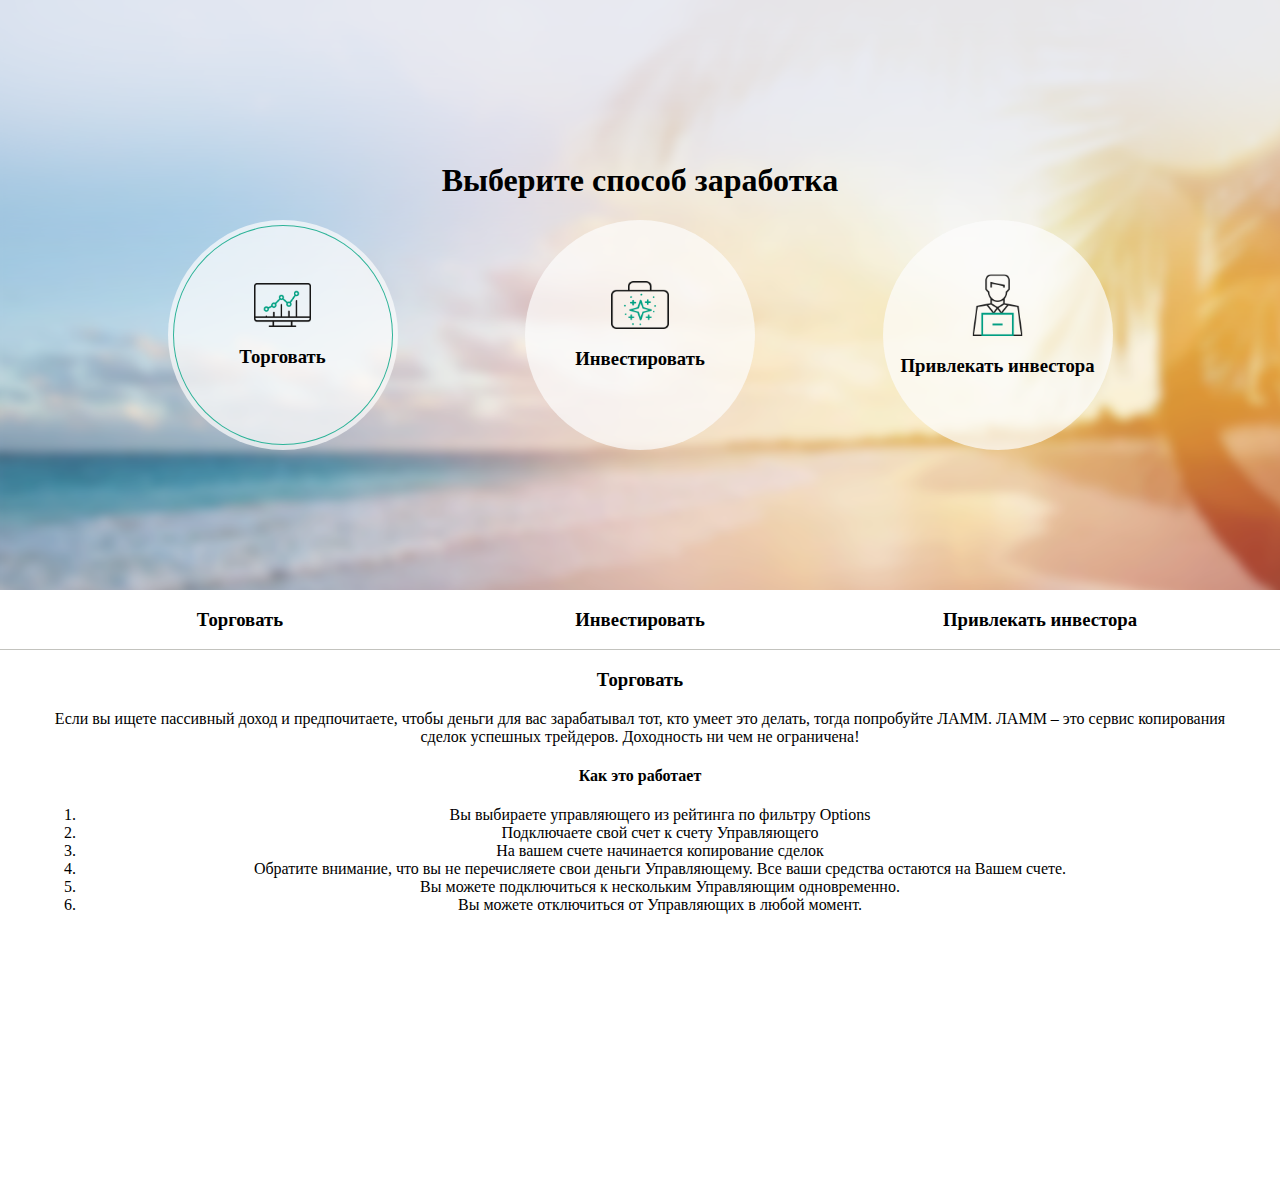
==== index.html @ 578ceb17 "created an html skeleton, doing styling" ====
<!DOCTYPE html>
<html lang="en">

<head>
    <meta charset="UTF-8">
    <meta name="viewport" content="width=device-width,initial-scale=1.0">
    <title>UpTrade</title>
    <link rel="stylesheet" href="./style.css">
</head>

<body>
    <div class="wrapper">
        <div class="header-wrapper">
            <header class="hero">
                <h1>Выберите способ заработка</h1>
                <div class="header-options">
                    <ul>
                        <li class="header-option active">
                            <img src="./assets/icons/icon_trade.svg" alt="computer icon" class="ico">
                            <h3>Торговать</h3>
                        </li>
                        <li class="header-option">
                            <img src="./assets/icons/icon_case.svg" alt="computer icon" class="ico">
                            <h3>Инвестировать</h3>
                        </li>
                        <li class="header-option">
                            <img src="./assets/icons/icon_man.svg" alt="computer icon" class="ico">
                            <h3>Привлекать инвестора</h3>
                        </li>
                    </ul>
                </div>
            </header>
        </div>


        <div class="main-wrapper">
            <div class="buttons-wrapper">
                <div>
                    <div class="button active" onclick="openCity('London')">
                        <h3>Торговать</h3>
                    </div>
                    <div class="button" onclick="openCity('Paris')">
                        <h3>Инвестировать</h3>
                    </div>
                    <div class="button" onclick="openCity('Tokyo')">
                        <h3>Привлекать инвестора</h3>
                    </div>
                </div>
            </div>
            <section class="main">
                <div id="London" class="city">
                    <h3>Торговать</h3>
                    <p>Если вы ищете пассивный доход и предпочитаете, чтобы деньги для вас зарабатывал тот, кто
                        умеет это делать, тогда попробуйте ЛАММ. ЛАММ – это сервис копирования сделок успешных
                        трейдеров. Доходность ни чем не ограничена!</p>
                    <h4>Как это работает</h4>
                    <ol>
                        <li>Вы выбираете управляющего из рейтинга по фильтру Options</li>
                        <li>Подключаете свой счет к счету Управляющего</li>
                        <li>На вашем счете начинается копирование сделок</li>
                        <li>Обратите внимание, что вы не перечисляете свои деньги Управляющему. Все ваши средства
                            остаются на Вашем счете.</li>
                        <li>Вы можете подключиться к нескольким Управляющим одновременно.</li>
                        <li>Вы можете отключиться от Управляющих в любой момент.</li>
                    </ol>
                </div>

                <div id="Paris" class="city" style="display:none">
                    <h3>Инвестировать</h3>
                    <p>Lorem ipsum dolor sit amet consectetur adipisicing elit. Nesciunt fugiat magnam cupiditate
                        incidunt architecto nemo, ullam minima tempore, sequi odit asperiores obcaecati. Qui ratione
                        ut
                        velit laudantium alias eos labore.</p>
                    <h4>Как это работает</h4>
                    <ol>
                        <li>Вы выбираете управляющего из рейтинга по фильтру Options</li>
                        <li>Подключаете свой счет к счету Управляющего</li>
                        <li>На вашем счете начинается копирование сделок</li>
                        <li>Обратите внимание, что вы не перечисляете свои деньги Управляющему. Все ваши средства
                            остаются на Вашем счете.</li>
                        <li>Вы можете подключиться к нескольким Управляющим одновременно.</li>
                        <li>Вы можете отключиться от Управляющих в любой момент.</li>
                    </ol>
                </div>

                <div id="Tokyo" class="city" style="display:none">
                    <h3>Привлекать инвестора</h3>
                    <p>Lorem ipsum dolor sit amet consectetur, adipisicing elit. Cupiditate, iure at molestias culpa
                        eum
                        ratione! Mollitia fugiat neque eligendi nihil, enim molestiae modi amet ex ut eum asperiores
                        reprehenderit ipsum!Ratione modi voluptates enim, eum placeat repellendus ipsam non
                        reprehenderit vero! Repellendus velit minima veniam nostrum nemo tempore quidem. Natus quam
                        tempora vitae, voluptatum quis ut itaque voluptatibus provident? Nostrum?</p>
                    <h4>Как это работает</h4>
                    <ol>
                        <li>Вы выбираете управляющего из рейтинга по фильтру Options</li>
                        <li>Подключаете свой счет к счету Управляющего</li>
                        <li>На вашем счете начинается копирование сделок</li>
                        <li>Обратите внимание, что вы не перечисляете свои деньги Управляющему. Все ваши средства
                            остаются на Вашем счете.</li>
                        <li>Вы можете подключиться к нескольким Управляющим одновременно.</li>
                        <li>Вы можете отключиться от Управляющих в любой момент.</li>
                    </ol>
                </div>
            </section>
        </div>
    </div>
    <script src="script.js"></script>
</body>

</html>
---- style.css ----
/* fonts adding */
@font-face {
  font-family: Regular;
  src: url("assets/fonts/PFDinTextCompPro-Regular.ttf") format("opentype");
}

@font-face {
  font-family: Light;
  src: url("assets/fonts/PFDinTextCompPro-Light.ttf") format("opentype");
}

@font-face {
  font-family: Medium;
  src: url("assets/fonts/PFDinTextCompPro-Medium.ttf") format("opentype");
}

/* general styling */
*,
::before,
::after {
  box-sizing: border-box;
}

html {
  scroll-behavior: smooth;
  text-align: center;
  height: 100%;
}

body, html {
  margin: 0;
  padding: 0;
}

ul {
  list-style-type: none;
  margin: 0;
  padding: 0;
}

.wrapper {
  min-height: 100vh;
  /* max-width: 1200px; */
}

/* header */
.header-wrapper {
  background: url(./assets/bg.svg);
  background-size: cover;
  /* min-height: 100vh; */
  height: 590px;
  display: flex;
  flex-direction: column;
  align-items: center;
}

header {
  margin:  auto;
  width: 100%;
  max-width: 1200px;
}

.header-options ul {
  display: flex;
  justify-content: center;
  flex-direction: row;
  justify-content: space-evenly;
}

.header-option {
  display: flex;
  flex-direction: column;
  justify-content: center;
  align-items: center;
  background-color: rgba(252, 252, 252, 0.712);
  border-radius: 50%;
  width: 230px;
  height: 230px;
  cursor: pointer;
  border: 5px solid transparent;
}

.header-option.active {
  box-shadow: inset 0 0 0 1px #2eb398;
}

.ico {
  max-width: 26%;
  max-height: 28%;
}

/* section_main */
.main-wrapper {
    background: url(./assets/bg4.svg);
    background-size: cover;
    /* background-position: bottom right; */
    /* height: 100vh; */
    
    height: 590px;
}

.buttons-wrapper {
  border-bottom: 1px solid #c3c3be;

}

.buttons-wrapper div {
  display: flex;
  flex-direction: row;
  justify-content: space-evenly;
  max-width: 1200px;
  margin: auto;
}

.main {
  margin:  auto;
    width: 100%;
    max-width: 1200px;
}


.button {
  width: 230px;
  margin: 1rem;
  cursor: pointer;
}

.button .active {
  border-bottom: 2px solid #2eb398;
}
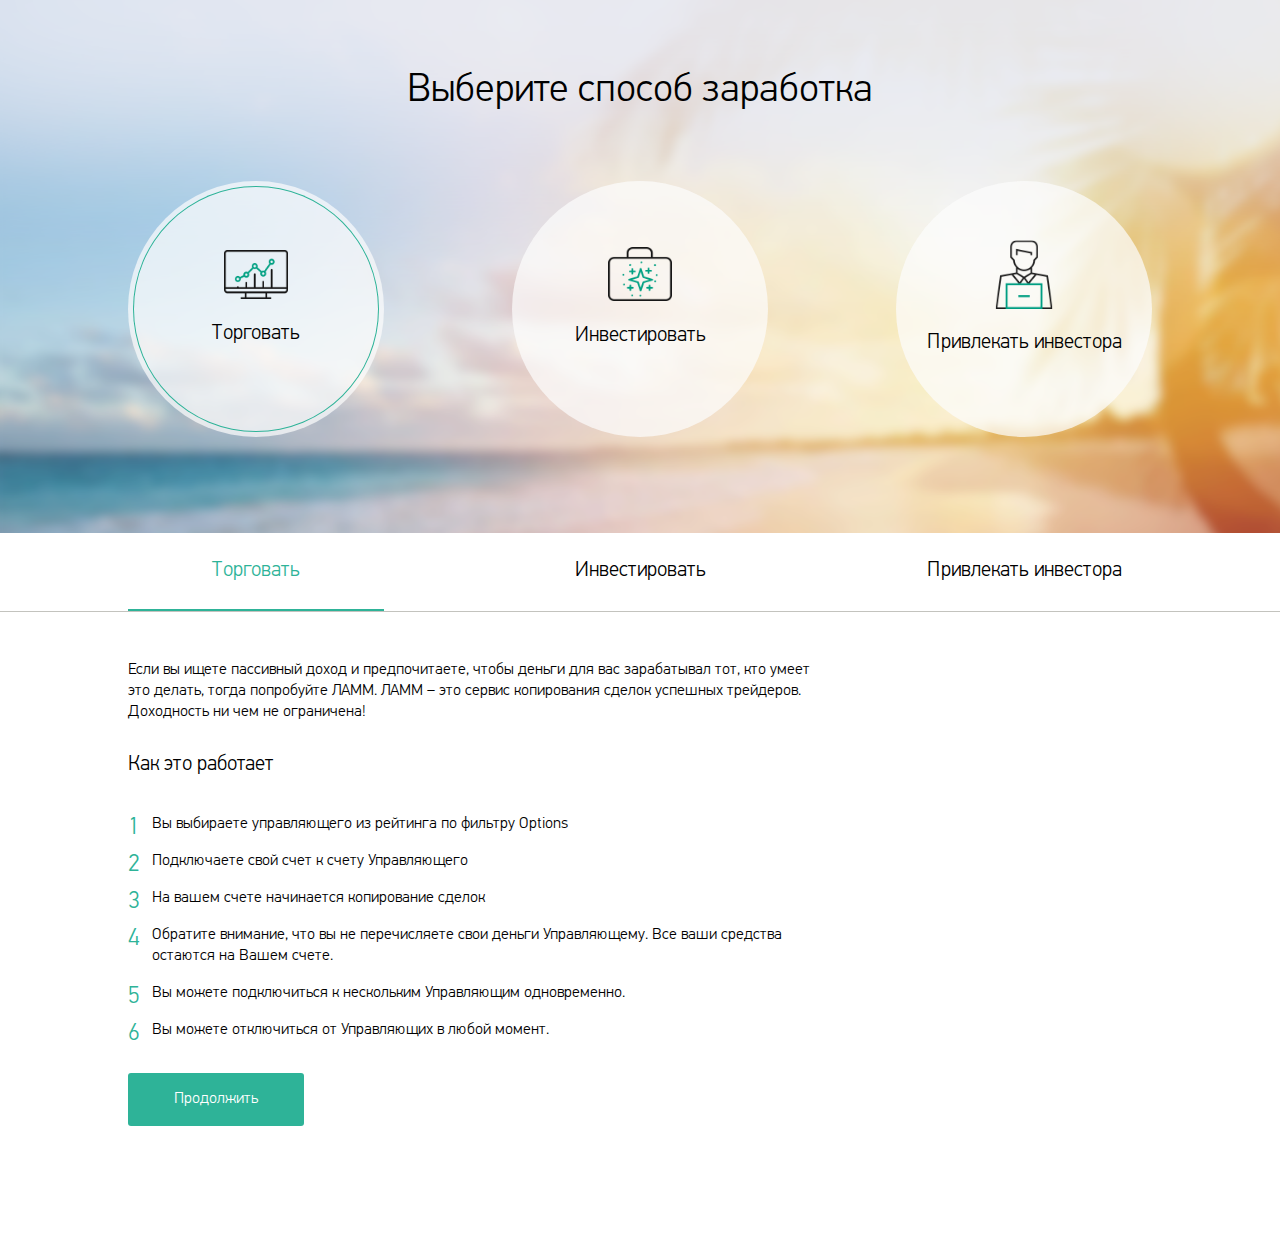
==== commit 0bb2e428: "made all the styling except mobile version" ====
--- a/index.html
+++ b/index.html
@@ -6,105 +6,106 @@
     <meta name="viewport" content="width=device-width,initial-scale=1.0">
     <title>UpTrade</title>
     <link rel="stylesheet" href="./style.css">
+    <link rel="stylesheet" href="./assets/fonts/PFDinTextCompPro-Regular.ttf">
 </head>
 
 <body>
-    <div class="wrapper">
-        <div class="header-wrapper">
-            <header class="hero">
-                <h1>Выберите способ заработка</h1>
-                <div class="header-options">
-                    <ul>
-                        <li class="header-option active">
-                            <img src="./assets/icons/icon_trade.svg" alt="computer icon" class="ico">
-                            <h3>Торговать</h3>
-                        </li>
-                        <li class="header-option">
-                            <img src="./assets/icons/icon_case.svg" alt="computer icon" class="ico">
-                            <h3>Инвестировать</h3>
-                        </li>
-                        <li class="header-option">
-                            <img src="./assets/icons/icon_man.svg" alt="computer icon" class="ico">
-                            <h3>Привлекать инвестора</h3>
-                        </li>
-                    </ul>
-                </div>
-            </header>
+    <header>
+        <div class="header-content-wrapper">
+            <h1>Выберите способ заработка</h1>
+            <!-- <div class="header-options"> -->
+            <ul>
+                <li class="header-option active">
+                    <img src="./assets/icons/icon_trade.svg" alt="computer icon" class="ico">
+                    <h3>Торговать</h3>
+                </li>
+                <li class="header-option">
+                    <img src="./assets/icons/icon_case.svg" alt="computer icon" class="ico">
+                    <h3>Инвестировать</h3>
+                </li>
+                <li class="header-option">
+                    <img src="./assets/icons/icon_man.svg" alt="computer icon" class="ico">
+                    <h3>Привлекать инвестора</h3>
+                </li>
+            </ul>
+            <!-- </div> -->
         </div>
+    </header>
 
 
-        <div class="main-wrapper">
-            <div class="buttons-wrapper">
-                <div>
-                    <div class="button active" onclick="openCity('London')">
-                        <h3>Торговать</h3>
-                    </div>
-                    <div class="button" onclick="openCity('Paris')">
-                        <h3>Инвестировать</h3>
-                    </div>
-                    <div class="button" onclick="openCity('Tokyo')">
-                        <h3>Привлекать инвестора</h3>
-                    </div>
+    <main>
+        <div class="nav-wrapper">
+            <nav>
+                <div class="nav-button active2">
+                    <h3>Торговать</h3>
                 </div>
+                <div class="nav-button">
+                    <h3>Инвестировать</h3>
+                </div>
+                <div class="nav-button">
+                    <h3>Привлекать инвестора</h3>
+                </div>
+            </nav>
+        </div>
+        <section class="main-content">
+            <div id="trade" class="content-option">
+                <p>Если вы ищете пассивный доход и предпочитаете, чтобы деньги для вас зарабатывал тот, кто
+                    умеет это делать, тогда попробуйте ЛАММ. ЛАММ – это сервис копирования сделок успешных
+                    трейдеров. Доходность ни чем не ограничена!</p>
+                <h4>Как это работает</h4>
+                <ul>
+                    <li class="main-item">Вы выбираете управляющего из рейтинга по фильтру Options</li>
+                    <li class="main-item">Подключаете свой счет к счету Управляющего</li>
+                    <li class="main-item">На вашем счете начинается копирование сделок</li>
+                    <li class="main-item">Обратите внимание, что вы не перечисляете свои деньги Управляющему. Все
+                        ваши средства
+                        остаются на Вашем счете.</li>
+                    <li class="main-item">Вы можете подключиться к нескольким Управляющим одновременно.</li>
+                    <li class="main-item">Вы можете отключиться от Управляющих в любой момент.</li>
+                </ul>
             </div>
-            <section class="main">
-                <div id="London" class="city">
-                    <h3>Торговать</h3>
-                    <p>Если вы ищете пассивный доход и предпочитаете, чтобы деньги для вас зарабатывал тот, кто
-                        умеет это делать, тогда попробуйте ЛАММ. ЛАММ – это сервис копирования сделок успешных
-                        трейдеров. Доходность ни чем не ограничена!</p>
-                    <h4>Как это работает</h4>
-                    <ol>
-                        <li>Вы выбираете управляющего из рейтинга по фильтру Options</li>
-                        <li>Подключаете свой счет к счету Управляющего</li>
-                        <li>На вашем счете начинается копирование сделок</li>
-                        <li>Обратите внимание, что вы не перечисляете свои деньги Управляющему. Все ваши средства
-                            остаются на Вашем счете.</li>
-                        <li>Вы можете подключиться к нескольким Управляющим одновременно.</li>
-                        <li>Вы можете отключиться от Управляющих в любой момент.</li>
-                    </ol>
-                </div>
 
-                <div id="Paris" class="city" style="display:none">
-                    <h3>Инвестировать</h3>
-                    <p>Lorem ipsum dolor sit amet consectetur adipisicing elit. Nesciunt fugiat magnam cupiditate
-                        incidunt architecto nemo, ullam minima tempore, sequi odit asperiores obcaecati. Qui ratione
-                        ut
-                        velit laudantium alias eos labore.</p>
-                    <h4>Как это работает</h4>
-                    <ol>
-                        <li>Вы выбираете управляющего из рейтинга по фильтру Options</li>
-                        <li>Подключаете свой счет к счету Управляющего</li>
-                        <li>На вашем счете начинается копирование сделок</li>
-                        <li>Обратите внимание, что вы не перечисляете свои деньги Управляющему. Все ваши средства
-                            остаются на Вашем счете.</li>
-                        <li>Вы можете подключиться к нескольким Управляющим одновременно.</li>
-                        <li>Вы можете отключиться от Управляющих в любой момент.</li>
-                    </ol>
-                </div>
+            <div id="invest" class="content-option" style="display:none">
+                <p>Lorem ipsum dolor sit amet consectetur adipisicing elit. Nesciunt fugiat magnam cupiditate
+                    incidunt architecto nemo, ullam minima tempore, sequi odit asperiores obcaecati. Qui ratione
+                    ut
+                    velit laudantium alias eos labore.</p>
+                <h4>Как это работает</h4>
+                <ul>
+                    <li class="main-item">Вы выбираете управляющего из рейтинга по фильтру Options</li>
+                    <li class="main-item">Подключаете свой счет к счету Управляющего</li>
+                    <li class="main-item">На вашем счете начинается копирование сделок</li>
+                    <li class="main-item">Обратите внимание, что вы не перечисляете свои деньги Управляющему. Все
+                        ваши средства
+                        остаются на Вашем счете.</li>
+                    <li class="main-item">Вы можете подключиться к нескольким Управляющим одновременно.</li>
+                </ul>
+            </div>
 
-                <div id="Tokyo" class="city" style="display:none">
-                    <h3>Привлекать инвестора</h3>
-                    <p>Lorem ipsum dolor sit amet consectetur, adipisicing elit. Cupiditate, iure at molestias culpa
-                        eum
-                        ratione! Mollitia fugiat neque eligendi nihil, enim molestiae modi amet ex ut eum asperiores
-                        reprehenderit ipsum!Ratione modi voluptates enim, eum placeat repellendus ipsam non
-                        reprehenderit vero! Repellendus velit minima veniam nostrum nemo tempore quidem. Natus quam
-                        tempora vitae, voluptatum quis ut itaque voluptatibus provident? Nostrum?</p>
-                    <h4>Как это работает</h4>
-                    <ol>
-                        <li>Вы выбираете управляющего из рейтинга по фильтру Options</li>
-                        <li>Подключаете свой счет к счету Управляющего</li>
-                        <li>На вашем счете начинается копирование сделок</li>
-                        <li>Обратите внимание, что вы не перечисляете свои деньги Управляющему. Все ваши средства
-                            остаются на Вашем счете.</li>
-                        <li>Вы можете подключиться к нескольким Управляющим одновременно.</li>
-                        <li>Вы можете отключиться от Управляющих в любой момент.</li>
-                    </ol>
-                </div>
-            </section>
-        </div>
-    </div>
+            <div id="attract" class="content-option" style="display:none">
+                <p>Lorem ipsum dolor sit amet consectetur, adipisicing elit. Cupiditate, iure at molestias culpa
+                    eum
+                    ratione! Mollitia fugiat neque eligendi nihil, enim molestiae modi amet ex ut eum asperiores
+                    reprehenderit ipsum!Ratione modi voluptates enim, eum placeat repellendus ipsam non
+                    reprehenderit vero! Repellendus velit minima veniam nostrum nemo tempore quidem. Natus quam
+                    tempora vitae, voluptatum quis ut itaque voluptatibus provident? Nostrum?</p>
+                <h4>Как это работает</h4>
+                <ul>
+                    <li class="main-item">Вы выбираете управляющего из рейтинга по фильтру Options</li>
+                    <li class="main-item">Подключаете свой счет к счету Управляющего</li>
+                    <li class="main-item">На вашем счете начинается копирование сделок</li>
+                    <li class="main-item">Обратите внимание, что вы не перечисляете свои деньги Управляющему. Все
+                        ваши средства
+                        остаются на Вашем счете.</li>
+                    <li class="main-item">Вы можете подключиться к нескольким Управляющим одновременно.</li>
+                    <li class="main-item">Вы можете отключиться от Управляющих в любой момент.</li>
+                    <li class="main-item">Вы можете отключиться от Управляющих в любой момент.</li>
+
+                </ul>
+            </div>
+            <button class="cta">Продолжить</button>
+        </section>
+    </main>
     <script src="script.js"></script>
 </body>
 
--- a/style.css
+++ b/style.css
@@ -1,12 +1,12 @@
 /* fonts adding */
 @font-face {
   font-family: Regular;
-  src: url("assets/fonts/PFDinTextCompPro-Regular.ttf") format("opentype");
+  src: url("./assets/fonts/PFDinTextPro-Regular.ttf") format("opentype");
 }
 
 @font-face {
   font-family: Light;
-  src: url("assets/fonts/PFDinTextCompPro-Light.ttf") format("opentype");
+  src: url("assets/fonts/PFDinTextUniversal-Light.ttf") format("opentype");
 }
 
 @font-face {
@@ -23,8 +23,9 @@
 
 html {
   scroll-behavior: smooth;
-  text-align: center;
   height: 100%;
+  font-family: Light, sans-serif;
+
 }
 
 body, html {
@@ -38,33 +39,42 @@
   padding: 0;
 }
 
-.wrapper {
+h1, h3, h4 {
+  font-weight: 400;
+  font-size: 1.3rem;
+}
+
+/* .wrapper {
   min-height: 100vh;
-  /* max-width: 1200px; */
-}
+} */
 
 /* header */
-.header-wrapper {
+header {
   background: url(./assets/bg.svg);
   background-size: cover;
   /* min-height: 100vh; */
-  height: 590px;
+  /* height: 590px; */
   display: flex;
   flex-direction: column;
   align-items: center;
-}
-
-header {
-  margin:  auto;
+  text-align: center;
+  padding-bottom: 6rem;
+}
+
+.header-content-wrapper {
+  margin: auto 0;
   width: 100%;
+}
+
+h1 {
+  margin: 4rem 0;
+  font-size: 2.5rem;
+}
+
+.header-content-wrapper ul {
+  display: flex;
+  justify-content: space-between;
   max-width: 1200px;
-}
-
-.header-options ul {
-  display: flex;
-  justify-content: center;
-  flex-direction: row;
-  justify-content: space-evenly;
 }
 
 .header-option {
@@ -74,8 +84,10 @@
   align-items: center;
   background-color: rgba(252, 252, 252, 0.712);
   border-radius: 50%;
-  width: 230px;
-  height: 230px;
+  width: 20vw;
+  height: 20vw;
+  max-width: 370px;
+  max-height: 370px;
   cursor: pointer;
   border: 5px solid transparent;
 }
@@ -85,46 +97,109 @@
 }
 
 .ico {
+  display: block;
   max-width: 26%;
   max-height: 28%;
 }
 
 /* section_main */
-.main-wrapper {
+main {
     background: url(./assets/bg4.svg);
     background-size: cover;
-    /* background-position: bottom right; */
-    /* height: 100vh; */
-    
-    height: 590px;
-}
-
-.buttons-wrapper {
+    /* height: 590px; */
+    padding-bottom: 8rem;
+}
+
+.nav-wrapper {
   border-bottom: 1px solid #c3c3be;
-
-}
-
-.buttons-wrapper div {
-  display: flex;
-  flex-direction: row;
-  justify-content: space-evenly;
+  width: 100%;
+  margin-bottom: 2rem;
+}
+
+nav {
+  display: flex;
+  justify-content: space-between;
   max-width: 1200px;
-  margin: auto;
-}
-
-.main {
-  margin:  auto;
-    width: 100%;
+  /* margin: 0 auto; */
+  text-align: center;
+  
+}
+
+.main-content {
+    display: flex;
+    flex-direction: column;
+    justify-content: center;
+    /* width: 60%; */
     max-width: 1200px;
-}
-
-
-.button {
-  width: 230px;
-  margin: 1rem;
+    padding-right: 35%;
+    /* padding: 0 2rem; */
+}
+
+nav, header ul, .main-content {
+  margin: 0 auto;
+}
+
+
+.nav-button {
+  width: 20vw;
+  max-width: 370px;
+  /* margin: 1rem; */
   cursor: pointer;
-}
-
-.button .active {
+  /* align-items: center; */
+  justify-content: center;
+}
+
+.active2 {
+  color: #2eb398;
   border-bottom: 2px solid #2eb398;
+}
+
+.nav-button h3 {
+  padding: 1.5rem 0;
+  margin: 0;
+}
+
+.main-item {
+  padding: .5rem 1.5rem;
+  position: relative;
+  counter-increment: item;
+}
+
+.main-item::before {
+  content: counter(item);
+  position: absolute;
+  left: 0;
+  top: 5px;
+  font-size: 1.5rem;
+  color: #2eb398;
+}
+
+.cta {
+  width: 25%;
+  color: white;
+  font-family: Light;
+  font-size: 1rem;
+  background-color: #2eb398;
+  padding: 1rem;
+  border: none;
+  border-radius: 3px;
+}
+
+.content-option {
+  margin-bottom: 1.5rem;
+}
+
+@media only screen and (max-width: 1400px) {
+  nav, header ul, .main-content {
+    margin: 0 10vw;
+  }
+  .main-content {
+    padding-right: 25%;
+  }
+}
+
+@media only screen and (max-width: 1200px) {
+  .main-content {
+    padding-right: 15%;
+  }
 }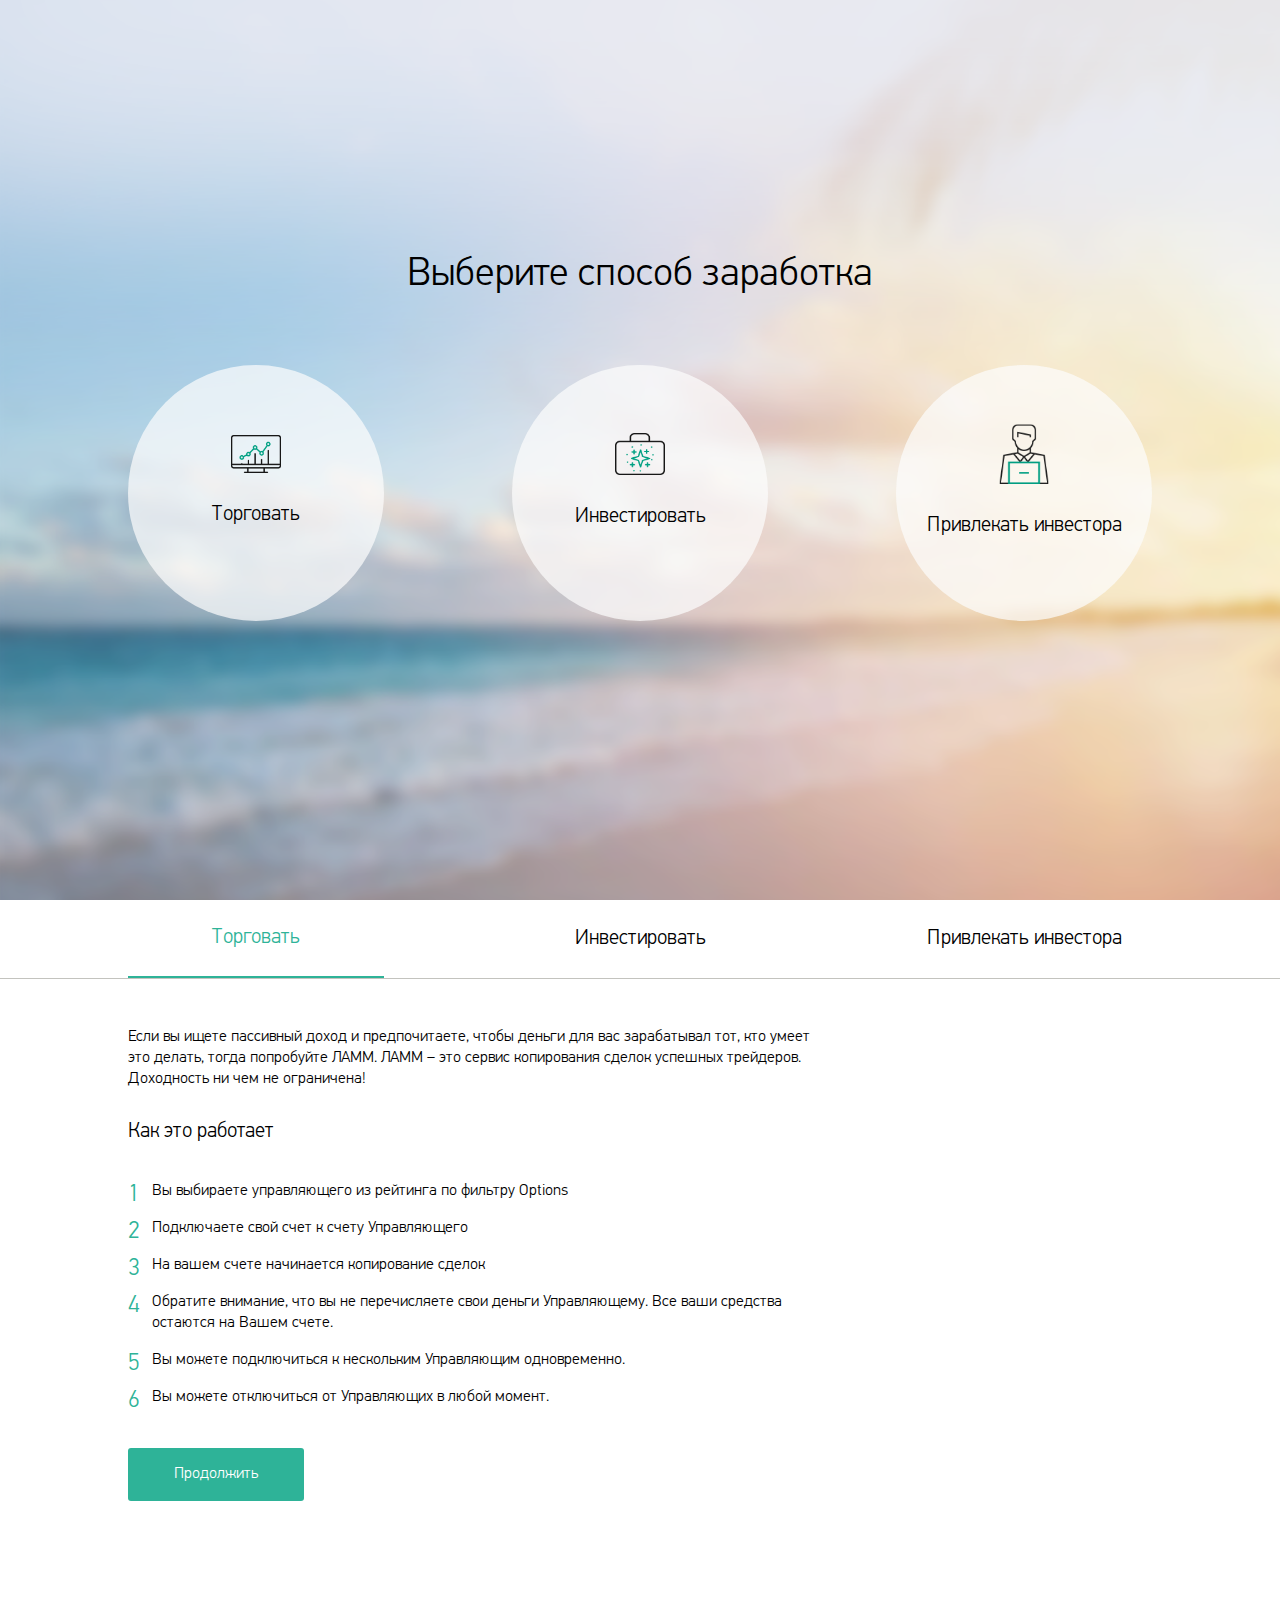
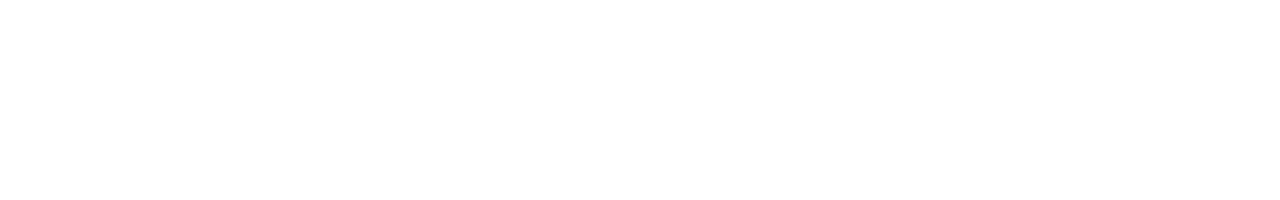
==== commit 75e80f63: "Done with js functionality and animation but need to restructure as there is too mutch in one handle" ====
--- a/index.html
+++ b/index.html
@@ -10,45 +10,65 @@
 </head>
 
 <body>
-    <header>
+    <header class="hide-mobile">
         <div class="header-content-wrapper">
             <h1>Выберите способ заработка</h1>
             <!-- <div class="header-options"> -->
-            <ul>
-                <li class="header-option active">
-                    <img src="./assets/icons/icon_trade.svg" alt="computer icon" class="ico">
-                    <h3>Торговать</h3>
-                </li>
-                <li class="header-option">
-                    <img src="./assets/icons/icon_case.svg" alt="computer icon" class="ico">
-                    <h3>Инвестировать</h3>
-                </li>
-                <li class="header-option">
-                    <img src="./assets/icons/icon_man.svg" alt="computer icon" class="ico">
-                    <h3>Привлекать инвестора</h3>
-                </li>
-            </ul>
+            <div role="tablist">
+                <button role="tab" aria-selected="true" data-id="trade" class="header-option">
+                    <div>
+                        <img src="./assets/icons/icon_trade.svg" alt="computer icon" class="ico">
+                        <h3>Торговать</h3>
+                    </div>
+                </button>
+                <button role="tab" aria-selected="false" data-id="invest" class="header-option">
+                    <div>
+                        <img src="./assets/icons/icon_case.svg" alt="case icon" class="ico">
+                        <h3>Инвестировать</h3>
+                    </div>
+                </button>
+                <button role="tab" aria-selected="false" data-id="attract" class="header-option">
+                    <div>
+                        <img src="./assets/icons/icon_man.svg" alt="man icon" class="ico">
+                        <h3>Привлекать инвестора</h3>
+                    </div>
+                </button>
+            </div>
             <!-- </div> -->
         </div>
     </header>
 
 
     <main>
-        <div class="nav-wrapper">
-            <nav>
-                <div class="nav-button active2">
-                    <h3>Торговать</h3>
-                </div>
-                <div class="nav-button">
-                    <h3>Инвестировать</h3>
-                </div>
-                <div class="nav-button">
-                    <h3>Привлекать инвестора</h3>
-                </div>
-            </nav>
+        <div class="tablist-wrapper">
+
+            <div role="tablist" aria-label="options">
+                <h1 class="hide-desktop">Выберите способ заработка</h1>
+                <button role="tab" aria-selected="true" data-id="trade" class="nav-button selected">
+                    <div>
+                        <img src="./assets/icons/icon_trade.svg" alt="computer icon" class="ico hide-desktop">
+                        <h3>Торговать</h3>
+                    </div>
+                    <img src="./assets/icons/arrow.svg" alt="arrow" class="hide-desktop">
+                </button>
+                <button role="tab" aria-selected="false" data-id="invest" class="nav-button">
+                    <div>
+                        <img src="./assets/icons/icon_case.svg" alt="case icon" class="ico hide-desktop">
+                        <h3>Инвестировать</h3>
+                    </div>
+                    <img src="./assets/icons/arrow.svg" alt="arrow" class="hide-desktop">
+                </button>
+                <button role="tab" aria-selected="false" data-id="attract" class="nav-button">
+                    <div>
+                        <img src="./assets/icons/icon_man.svg" alt="man icon" class="ico hide-desktop">
+                        <h3>Привлекать инвестора</h3>
+                    </div>
+                    <img src="./assets/icons/arrow.svg" alt="arrow" class="hide-desktop">
+                </button>
+            </div>
         </div>
         <section class="main-content">
-            <div id="trade" class="content-option">
+            <div role="tabpanel" aria-labelledby="trade" class="content-option">
                 <p>Если вы ищете пассивный доход и предпочитаете, чтобы деньги для вас зарабатывал тот, кто
                     умеет это делать, тогда попробуйте ЛАММ. ЛАММ – это сервис копирования сделок успешных
                     трейдеров. Доходность ни чем не ограничена!</p>
@@ -63,9 +83,10 @@
                     <li class="main-item">Вы можете подключиться к нескольким Управляющим одновременно.</li>
                     <li class="main-item">Вы можете отключиться от Управляющих в любой момент.</li>
                 </ul>
+                <button class="cta">Продолжить</button>
             </div>
 
-            <div id="invest" class="content-option" style="display:none">
+            <div role="tabpanel" aria-labelledby="invest" class="content-option" hidden>
                 <p>Lorem ipsum dolor sit amet consectetur adipisicing elit. Nesciunt fugiat magnam cupiditate
                     incidunt architecto nemo, ullam minima tempore, sequi odit asperiores obcaecati. Qui ratione
                     ut
@@ -80,9 +101,10 @@
                         остаются на Вашем счете.</li>
                     <li class="main-item">Вы можете подключиться к нескольким Управляющим одновременно.</li>
                 </ul>
+                <button class="cta">Продолжить</button>
             </div>
 
-            <div id="attract" class="content-option" style="display:none">
+            <div role="tabpanel" aria-labelledby="attract" class="content-option" hidden>
                 <p>Lorem ipsum dolor sit amet consectetur, adipisicing elit. Cupiditate, iure at molestias culpa
                     eum
                     ratione! Mollitia fugiat neque eligendi nihil, enim molestiae modi amet ex ut eum asperiores
@@ -102,8 +124,8 @@
                     <li class="main-item">Вы можете отключиться от Управляющих в любой момент.</li>
 
                 </ul>
+                <button class="cta">Продолжить</button>
             </div>
-            <button class="cta">Продолжить</button>
         </section>
     </main>
     <script src="script.js"></script>
--- a/style.css
+++ b/style.css
@@ -7,11 +7,6 @@
 @font-face {
   font-family: Light;
   src: url("assets/fonts/PFDinTextUniversal-Light.ttf") format("opentype");
-}
-
-@font-face {
-  font-family: Medium;
-  src: url("assets/fonts/PFDinTextCompPro-Medium.ttf") format("opentype");
 }
 
 /* general styling */
@@ -22,15 +17,31 @@
 }
 
 html {
-  scroll-behavior: smooth;
+  width: 100%;
+  /* scroll-behavior: smooth; */
   height: 100%;
   font-family: Light, sans-serif;
 
 }
 
-body, html {
+body,
+html {
   margin: 0;
   padding: 0;
+}
+
+button {
+  display: inline-block;
+  font-size: 100%;
+  font-family: inherit;
+  border: 0;
+  padding: 0;
+  background-color: inherit;
+  cursor: pointer;
+}
+
+button:focus {
+  outline: none;
 }
 
 ul {
@@ -39,9 +50,17 @@
   padding: 0;
 }
 
-h1, h3, h4 {
+h1,
+h3,
+h4 {
   font-weight: 400;
   font-size: 1.3rem;
+}
+
+
+
+.hide-desktop {
+  display: none;
 }
 
 /* .wrapper {
@@ -53,7 +72,7 @@
   background: url(./assets/bg.svg);
   background-size: cover;
   /* min-height: 100vh; */
-  /* height: 590px; */
+  height: 100vh;
   display: flex;
   flex-direction: column;
   align-items: center;
@@ -71,15 +90,7 @@
   font-size: 2.5rem;
 }
 
-.header-content-wrapper ul {
-  display: flex;
-  justify-content: space-between;
-  max-width: 1200px;
-}
-
 .header-option {
-  display: flex;
-  flex-direction: column;
   justify-content: center;
   align-items: center;
   background-color: rgba(252, 252, 252, 0.712);
@@ -88,54 +99,50 @@
   height: 20vw;
   max-width: 370px;
   max-height: 370px;
-  cursor: pointer;
   border: 5px solid transparent;
 }
 
-.header-option.active {
-  box-shadow: inset 0 0 0 1px #2eb398;
+.header-option:hover {
+  box-shadow: inset 0 0 0 1.5px #2eb398;
 }
 
 .ico {
-  display: block;
-  max-width: 26%;
-  max-height: 28%;
+  width: 75px;
 }
 
 /* section_main */
 main {
-    background: url(./assets/bg4.svg);
-    background-size: cover;
-    /* height: 590px; */
-    padding-bottom: 8rem;
-}
-
-.nav-wrapper {
+  background: url(./assets/bg4.svg);
+  background-size: cover;
+  height: 100vh;
+  padding-bottom: 8rem;
+  overflow: scroll;
+}
+
+.tablist-wrapper {
   border-bottom: 1px solid #c3c3be;
   width: 100%;
   margin-bottom: 2rem;
 }
 
-nav {
+[role="tablist"] {
   display: flex;
   justify-content: space-between;
   max-width: 1200px;
-  /* margin: 0 auto; */
   text-align: center;
-  
+
 }
 
 .main-content {
-    display: flex;
-    flex-direction: column;
-    justify-content: center;
-    /* width: 60%; */
-    max-width: 1200px;
-    padding-right: 35%;
-    /* padding: 0 2rem; */
-}
-
-nav, header ul, .main-content {
+  display: flex;
+  flex-direction: column;
+  justify-content: center;
+  max-width: 1200px;
+  padding-right: 35%;
+}
+
+[role="tablist"],
+.main-content {
   margin: 0 auto;
 }
 
@@ -143,13 +150,10 @@
 .nav-button {
   width: 20vw;
   max-width: 370px;
-  /* margin: 1rem; */
-  cursor: pointer;
-  /* align-items: center; */
   justify-content: center;
 }
 
-.active2 {
+.selected {
   color: #2eb398;
   border-bottom: 2px solid #2eb398;
 }
@@ -177,29 +181,249 @@
 .cta {
   width: 25%;
   color: white;
-  font-family: Light;
-  font-size: 1rem;
   background-color: #2eb398;
   padding: 1rem;
-  border: none;
   border-radius: 3px;
+  margin: 2rem 0;
 }
 
 .content-option {
   margin-bottom: 1.5rem;
 }
 
+@media only screen and (max-width: 1600px) {
+  .ico {
+    width: 60px;
+  }
+}
+
 @media only screen and (max-width: 1400px) {
-  nav, header ul, .main-content {
+  .ico {
+    width: 50px;
+  }
+
+  [role="tablist"],
+  .main-content {
     margin: 0 10vw;
   }
+
   .main-content {
     padding-right: 25%;
   }
 }
 
 @media only screen and (max-width: 1200px) {
+  :root {
+    font-size: .9rem;
+  }
+
   .main-content {
     padding-right: 15%;
   }
+}
+
+@media only screen and (max-width: 1024px) {
+  .ico {
+    width: 40px;
+  }
+
+  /* :root {
+    font-size: .8rem;
+  } */
+}
+
+@media only screen and (max-width: 860px) {
+  .ico {
+    width: 30px;
+  }
+
+  /* :root {
+    font-size: .7rem;
+  } */
+
+}
+
+/* >>>>>>>>>>>>>>>>>mobile-version<<<<<<<<<<<<<<<<<< */
+
+@media only screen and (max-width: 750px) {
+  .hide-mobile {
+    display: none;
+  }
+
+  .hide-desktop {
+    display: block;
+  }
+
+  .selected {
+    border: none;
+    color: inherit
+  }
+
+  main {
+    background: url(./assets/bg.svg);
+    background-size: cover;
+  }
+
+  [role="tablist"] {
+    flex-direction: column;
+  }
+
+  .nav-button {
+    background-color: rgba(252, 252, 252, 0.712);
+    border-radius: 3px;
+    width: 100%;
+    height: 10vh;
+    max-width: 100%;
+    display: flex;
+    flex-direction: row;
+    justify-content: space-between;
+    align-items: center;
+    margin: 1rem 0;
+  }
+
+  .nav-button div {
+    display: flex;
+    flex-direction: row;
+    align-items: center;
+  }
+
+  img {
+    margin: 1rem;
+  }
+
+  .main-content {
+    margin: 1rem;
+    text-align: left;
+  }
+
+  .tablist-wrapper {
+    border: none;
+    margin-bottom: none;
+  }
+
+  .background1 {
+    background: url(./assets/bg.svg);
+    background-size: cover;
+  }
+
+  .background2 {
+    background: url(./assets/bg4.svg);
+    background-size: cover;
+  }
+}
+
+/* >>>>>>>>>>>>>>>>>>ANIMATION<<<<<<<<<<<<<<<<<<<<< */
+
+.anim-header-content {
+  animation-name: anim-header-content;
+  animation-duration: 2000ms;
+  position: relative;
+}
+
+@keyframes anim-header-content {
+  0% {
+    top: 0;
+  }
+
+  100% {
+    top: -100vh;
+  }
+}
+
+.anim-header {
+  animation-name: anim-header;
+  animation-duration: 2000ms;
+  /* animation-fill-mode: forwards; */
+}
+
+@keyframes anim-header {
+  100% {
+    opacity: 0;
+  }
+}
+
+.anim-main-content {
+  animation-name: anim-main-content;
+  animation-duration: 1000ms;
+  /* animation-fill-mode: forwards; */
+}
+
+@keyframes anim-main-content {
+  0% {
+    opacity: 0;
+  }
+
+  100% {
+    opacity: 1;
+  }
+}
+
+.anim-main {
+  animation-name: anim-main;
+  animation-duration: 500ms;
+  /* animation-fill-mode: forwards; */
+}
+
+@keyframes anim-main {
+  0% {
+    opacity: 0;
+  }
+
+  100% {
+    opacity: 1;
+  }
+}
+
+.anim-main-content-mobile {
+
+  animation-name: anim-main-content-mobile;
+  animation-duration: 1000ms;
+  /* animation-fill-mode: forwards; */
+  animation-timing-function: ease-out;
+}
+
+@keyframes anim-main-content-mobile {
+  0% {
+    opacity: 0;
+  }
+
+  100% {
+    opacity: 1;
+  }
+}
+
+.anim-arrow {
+  animation-name: anim-arrow;
+  animation-duration: 500ms;
+  animation-fill-mode: forwards;
+  /* animation-direction: reverse; */
+
+  /* animation-timing-function: ease-out; */
+}
+
+@keyframes anim-arrow {
+
+
+
+  100% {
+    transform: rotate(-.5turn);
+  }
+}
+
+.anim-arrow-reverse {
+  animation-name: anim-arrow-reverse;
+  animation-duration: 500ms;
+  animation-fill-mode: forwards;
+  animation-direction: reverse;
+
+  /* animation-timing-function: ease-out; */
+}
+
+@keyframes anim-arrow-reverse {
+
+
+
+  100% {
+    transform: rotate(-.5turn);
+  }
 }